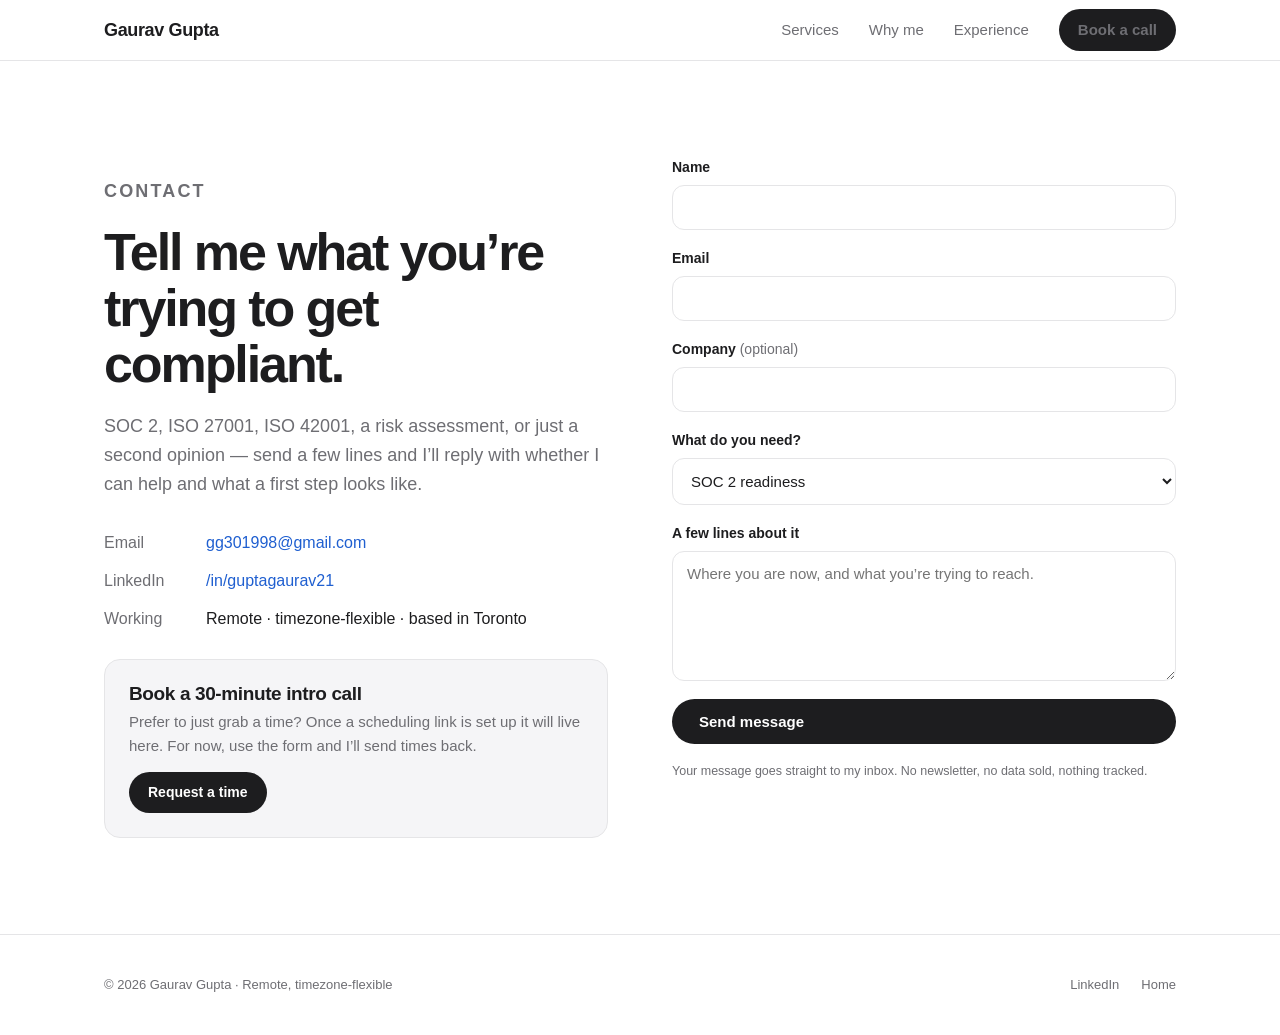
==== contact.html @ 269cb1d6 "Consulting portfolio site: initial version Static site (HTML/CSS/JS, no build step) for Netlify. - H" ====
<!doctype html>
<html lang="en">
<head>
  <meta charset="utf-8" />
  <meta name="viewport" content="width=device-width, initial-scale=1" />
  <title>Contact &amp; Book a Call — Gaurav Gupta</title>
  <meta name="description" content="Book a free 30-minute intro call or send a note about SOC 2, ISO 27001, ISO 42001, or a risk assessment engagement." />
  <link rel="canonical" href="https://REPLACE-WITH-YOUR-DOMAIN/contact.html" />
  <link rel="icon" href="assets/favicon.svg" type="image/svg+xml" />
  <link rel="stylesheet" href="assets/css/styles.css" />
</head>
<body>

  <!-- ===================== NAV ===================== -->
  <header class="nav">
    <div class="container nav__inner">
      <a class="nav__brand" href="/">Gaurav Gupta</a>
      <button class="nav__toggle" aria-label="Menu" aria-expanded="false"><span></span><span></span><span></span></button>
      <nav class="nav__links" id="menu">
        <a href="index.html#services">Services</a>
        <a href="index.html#why">Why me</a>
        <a href="index.html#experience">Experience</a>
        <a class="btn btn--primary btn--sm" href="#book">Book a call</a>
      </nav>
    </div>
  </header>

  <main>
    <section class="section">
      <div class="container contact-wrap">

        <!-- Left: intro + methods + booking -->
        <div class="contact-intro">
          <p class="eyebrow">Contact</p>
          <h1>Tell me what you&rsquo;re trying to get compliant.</h1>
          <p>
            SOC&nbsp;2, ISO&nbsp;27001, ISO&nbsp;42001, a risk assessment, or just a second opinion &mdash;
            send a few lines and I&rsquo;ll reply with whether I can help and what a first step looks like.
          </p>

          <div class="contact-methods">
            <div class="contact-method">
              <span class="k">Email</span>
              <!-- Email is inserted by JS to cut down on scraping/spam. -->
              <a id="email-link" href="#" rel="nofollow">click to reveal</a>
            </div>
            <div class="contact-method">
              <span class="k">LinkedIn</span>
              <a href="https://www.linkedin.com/in/guptagaurav21" target="_blank" rel="noopener">/in/guptagaurav21</a>
            </div>
            <div class="contact-method">
              <span class="k">Working</span>
              <span>Remote &middot; timezone-flexible &middot; based in Toronto</span>
            </div>
          </div>

          <!-- ===================== BOOK ===================== -->
          <div class="book-card" id="book">
            <h3>Book a 30-minute intro call</h3>
            <p>
              Prefer to just grab a time? Once a scheduling link is set up it will live here.
              For now, use the form and I&rsquo;ll send times back.
            </p>
            <!-- TO ENABLE BOOKING: paste your Calendly / Cal.com link below and swap
                 the href. Example: href="https://calendly.com/your-handle/30min" -->
            <a class="btn btn--primary btn--sm" style="margin-top:14px" href="#contact-form">Request a time</a>
          </div>
        </div>

        <!-- Right: Netlify form (spam-protected via honeypot) -->
        <div>
          <form
            class="contact-form"
            id="contact-form"
            name="contact"
            method="POST"
            data-netlify="true"
            netlify-honeypot="bot-field"
            action="/thanks.html"
          >
            <!-- Netlify needs this hidden input to match the form name -->
            <input type="hidden" name="form-name" value="contact" />
            <!-- Honeypot: real people never fill this; bots often do -->
            <p class="field field--hp">
              <label>Don&rsquo;t fill this out: <input name="bot-field" tabindex="-1" autocomplete="off" /></label>
            </p>

            <div class="field">
              <label for="name">Name</label>
              <input id="name" name="name" type="text" required autocomplete="name" />
            </div>
            <div class="field">
              <label for="email">Email</label>
              <input id="email" name="email" type="email" required autocomplete="email" />
            </div>
            <div class="field">
              <label for="company">Company <span style="color:var(--ink-soft);font-weight:400">(optional)</span></label>
              <input id="company" name="company" type="text" autocomplete="organization" />
            </div>
            <div class="field">
              <label for="need">What do you need?</label>
              <select id="need" name="need">
                <option>SOC 2 readiness</option>
                <option>ISO 27001 readiness</option>
                <option>ISO 42001 / AI governance</option>
                <option>Risk &amp; control assessment</option>
                <option>Third-party / AI vendor risk</option>
                <option>Policy &amp; standards writing</option>
                <option>Expert consultation call</option>
                <option>Something else</option>
              </select>
            </div>
            <div class="field">
              <label for="message">A few lines about it</label>
              <textarea id="message" name="message" required placeholder="Where you are now, and what you&rsquo;re trying to reach."></textarea>
            </div>

            <button class="btn btn--primary" type="submit">Send message</button>
            <p class="form-fine">
              Your message goes straight to my inbox. No newsletter, no data sold, nothing tracked.
            </p>
          </form>
        </div>
      </div>
    </section>
  </main>

  <footer class="footer">
    <div class="container footer__inner">
      <div class="footer__meta">&copy; <span id="year">2026</span> Gaurav Gupta &middot; Remote, timezone-flexible</div>
      <div class="footer__links">
        <a href="https://www.linkedin.com/in/guptagaurav21" target="_blank" rel="noopener">LinkedIn</a>
        <a href="index.html">Home</a>
      </div>
    </div>
  </footer>

  <script src="assets/js/main.js" defer></script>
</body>
</html>
---- assets/css/styles.css ----
/* =========================================================================
   Gaurav Gupta — Consulting Portfolio
   Theme: Monochrome Minimal (Apple-style)
   No external fonts or scripts — system font stack keeps it fast + private.
   ========================================================================= */

:root {
  /* Palette */
  --bg:        #ffffff;
  --bg-alt:    #f5f5f7;   /* Apple light gray */
  --ink:       #1d1d1f;   /* near-black text */
  --ink-soft:  #6e6e73;   /* secondary text */
  --line:      #e5e5e7;   /* hairline borders */
  --navy:      #0b2545;   /* dark accent / CTA band */
  --navy-2:    #16365f;   /* navy hover */
  --accent:    #1f5fd0;   /* restrained blue link accent */
  --accent-2:  #1a4fb0;

  /* Type scale */
  --font: -apple-system, BlinkMacSystemFont, "Segoe UI", Roboto, Helvetica,
          Arial, "Apple Color Emoji", "Segoe UI Emoji", sans-serif;

  /* Layout */
  --maxw: 1120px;
  --gap: 24px;
  --radius: 16px;
  --radius-lg: 22px;
}

/* ---------- Reset-ish ---------- */
* { box-sizing: border-box; }
html { scroll-behavior: smooth; -webkit-text-size-adjust: 100%; }
body {
  margin: 0;
  font-family: var(--font);
  color: var(--ink);
  background: var(--bg);
  line-height: 1.5;
  -webkit-font-smoothing: antialiased;
  text-rendering: optimizeLegibility;
}
img { max-width: 100%; display: block; }
a { color: inherit; text-decoration: none; }
h1, h2, h3, h4 { margin: 0; font-weight: 600; letter-spacing: -0.02em; line-height: 1.08; }
p { margin: 0; }
ul { margin: 0; padding: 0; list-style: none; }

/* ---------- Layout helpers ---------- */
.container { max-width: var(--maxw); margin: 0 auto; padding: 0 24px; }
.section { padding: 96px 0; }
.section--alt { background: var(--bg-alt); }
.eyebrow {
  font-size: 13px; font-weight: 600; letter-spacing: 0.12em;
  text-transform: uppercase; color: var(--ink-soft); margin-bottom: 18px;
}
.section-title { font-size: clamp(30px, 4vw, 44px); letter-spacing: -0.03em; }
.section-lead { margin-top: 16px; max-width: 620px; font-size: 19px; color: var(--ink-soft); }

/* ---------- Buttons ---------- */
.btn {
  display: inline-flex; align-items: center; gap: 8px;
  padding: 13px 26px; border-radius: 980px;
  font-size: 15px; font-weight: 600; cursor: pointer;
  border: 1px solid transparent; transition: all .2s ease; white-space: nowrap;
}
.btn--primary { background: var(--ink); color: #fff; }
.btn--primary:hover { background: #000; transform: translateY(-1px); }
.btn--ghost { background: transparent; color: var(--ink); border-color: var(--line); }
.btn--ghost:hover { border-color: var(--ink); }
.btn--light { background: #fff; color: var(--ink); }
.btn--light:hover { transform: translateY(-1px); }
.btn--sm { padding: 9px 18px; font-size: 14px; }

/* ---------- Nav ---------- */
.nav {
  position: sticky; top: 0; z-index: 50;
  background: rgba(255,255,255,.8);
  backdrop-filter: saturate(180%) blur(20px);
  -webkit-backdrop-filter: saturate(180%) blur(20px);
  border-bottom: 1px solid var(--line);
}
.nav__inner { display: flex; align-items: center; justify-content: space-between; height: 60px; }
.nav__brand { font-weight: 700; letter-spacing: -0.02em; font-size: 18px; }
.nav__links { display: flex; align-items: center; gap: 30px; }
.nav__links a { font-size: 15px; color: var(--ink-soft); transition: color .15s; }
.nav__links a:hover { color: var(--ink); }
.nav__toggle { display: none; background: none; border: 0; cursor: pointer; padding: 8px; }
.nav__toggle span { display: block; width: 22px; height: 2px; background: var(--ink); margin: 4px 0; transition: .2s; }

/* ---------- Hero ---------- */
.hero { padding: 120px 0 100px; text-align: center; }
.hero h1 {
  font-size: clamp(40px, 6.5vw, 76px);
  letter-spacing: -0.04em; line-height: 1.02;
  max-width: 15ch; margin: 0 auto;
}
.hero__sub {
  margin: 26px auto 0; max-width: 640px;
  font-size: clamp(18px, 2.2vw, 21px); color: var(--ink-soft); line-height: 1.5;
}
.hero__cta { margin-top: 36px; display: flex; gap: 14px; justify-content: center; flex-wrap: wrap; }
.hero__trust { margin-top: 40px; font-size: 14px; color: var(--ink-soft); letter-spacing: .01em; }
.hero__trust strong { color: var(--ink); font-weight: 600; }

/* ---------- Services grid ---------- */
.grid { display: grid; gap: var(--gap); }
.grid--services { grid-template-columns: repeat(2, 1fr); }
.card {
  background: var(--bg); border: 1px solid var(--line); border-radius: var(--radius);
  padding: 30px; transition: transform .2s ease, box-shadow .2s ease;
}
.section--alt .card { background: #fff; }
.card:hover { transform: translateY(-3px); box-shadow: 0 12px 30px rgba(0,0,0,.06); }
.card__num { font-size: 13px; font-weight: 600; color: var(--accent); letter-spacing: .06em; }
.card__title { font-size: 20px; margin: 12px 0 8px; }
.card__desc { font-size: 15px; color: var(--ink-soft); line-height: 1.55; }

/* ---------- Why me / differentiator ---------- */
.why { display: grid; grid-template-columns: 1.1fr 1fr; gap: 64px; align-items: start; }
.why__text p { font-size: 19px; color: var(--ink-soft); line-height: 1.6; margin-top: 18px; }
.why__text strong { color: var(--ink); font-weight: 600; }
.creds { display: flex; flex-direction: column; gap: 12px; }
.cred {
  display: flex; gap: 14px; align-items: flex-start;
  padding: 18px 20px; border: 1px solid var(--line); border-radius: 14px; background: #fff;
}
.cred__dot { flex: 0 0 auto; width: 10px; height: 10px; border-radius: 50%; background: var(--navy); margin-top: 7px; }
.cred__k { font-weight: 600; font-size: 16px; }
.cred__v { font-size: 14px; color: var(--ink-soft); margin-top: 2px; }
.cred--pending .cred__dot { background: var(--accent); }

/* ---------- Timeline ---------- */
.timeline { position: relative; margin-top: 48px; }
.tl-item {
  display: grid; grid-template-columns: 160px 1fr; gap: 32px;
  padding: 28px 0; border-top: 1px solid var(--line);
}
.tl-item:last-child { border-bottom: 1px solid var(--line); }
.tl-when { font-size: 15px; color: var(--ink-soft); font-weight: 500; }
.tl-role { font-size: 21px; font-weight: 600; letter-spacing: -0.02em; }
.tl-org { color: var(--accent); }
.tl-points { margin-top: 12px; display: flex; flex-direction: column; gap: 7px; }
.tl-points li { font-size: 15px; color: var(--ink-soft); line-height: 1.5; padding-left: 18px; position: relative; }
.tl-points li::before { content: ""; position: absolute; left: 0; top: 9px; width: 5px; height: 5px; border-radius: 50%; background: #c7c7cc; }

/* ---------- Featured artifact ---------- */
.artifact {
  display: grid; grid-template-columns: 1fr auto; gap: 40px; align-items: center;
  padding: 44px; border-radius: var(--radius-lg); background: var(--bg-alt);
  border: 1px solid var(--line);
}
.artifact__tag { font-size: 12px; font-weight: 600; letter-spacing: .1em; text-transform: uppercase; color: var(--ink-soft); }
.artifact h3 { font-size: 28px; margin: 10px 0 10px; letter-spacing: -0.03em; }
.artifact p { font-size: 16px; color: var(--ink-soft); max-width: 46ch; }
.placeholder-note {
  display: inline-block; margin-top: 14px; font-size: 12.5px; color: var(--ink-soft);
  background: #fff; border: 1px dashed #c7c7cc; border-radius: 8px; padding: 5px 10px;
}

/* ---------- Skills marquee/grid ---------- */
.skills { display: flex; flex-wrap: wrap; gap: 10px; margin-top: 36px; }
.chip {
  font-size: 13.5px; color: var(--ink); background: var(--bg-alt);
  border: 1px solid var(--line); border-radius: 980px; padding: 8px 15px;
}

/* ---------- CTA band ---------- */
.cta-band { background: var(--navy); color: #fff; text-align: center; }
.cta-band h2 { font-size: clamp(30px, 4.5vw, 46px); letter-spacing: -0.03em; }
.cta-band p { margin: 16px auto 0; max-width: 520px; color: #b9c6d8; font-size: 18px; }
.cta-band .btn--light { margin-top: 30px; }
.cta-band__fine { margin-top: 18px; font-size: 13px; color: #8ba0bd; }

/* ---------- Footer ---------- */
.footer { padding: 40px 0; border-top: 1px solid var(--line); }
.footer__inner { display: flex; justify-content: space-between; align-items: center; gap: 20px; flex-wrap: wrap; }
.footer__meta { font-size: 13px; color: var(--ink-soft); }
.footer__links { display: flex; gap: 22px; }
.footer__links a { font-size: 13px; color: var(--ink-soft); }
.footer__links a:hover { color: var(--ink); }

/* ---------- Contact page ---------- */
.contact-wrap { display: grid; grid-template-columns: 1fr 1fr; gap: 64px; align-items: start; }
.contact-intro h1 { font-size: clamp(34px, 5vw, 52px); letter-spacing: -0.04em; }
.contact-intro p { margin-top: 20px; font-size: 18px; color: var(--ink-soft); line-height: 1.6; }
.contact-methods { margin-top: 32px; display: flex; flex-direction: column; gap: 14px; }
.contact-method { display: flex; gap: 12px; align-items: center; font-size: 16px; }
.contact-method .k { color: var(--ink-soft); min-width: 90px; }
.contact-method a { color: var(--accent); font-weight: 500; }

.book-card {
  margin-top: 28px; padding: 24px; border: 1px solid var(--line);
  border-radius: var(--radius); background: var(--bg-alt);
}
.book-card h3 { font-size: 19px; }
.book-card p { font-size: 15px; color: var(--ink-soft); margin-top: 6px; }

form.contact-form { display: flex; flex-direction: column; gap: 18px; }
.field { display: flex; flex-direction: column; gap: 7px; }
.field label { font-size: 14px; font-weight: 600; }
.field input, .field select, .field textarea {
  font-family: inherit; font-size: 15px; color: var(--ink);
  padding: 13px 14px; border: 1px solid var(--line); border-radius: 12px;
  background: #fff; transition: border-color .15s, box-shadow .15s;
}
.field input:focus, .field select:focus, .field textarea:focus {
  outline: none; border-color: var(--accent); box-shadow: 0 0 0 3px rgba(31,95,208,.12);
}
.field textarea { resize: vertical; min-height: 130px; }
.field--hp { position: absolute; left: -9999px; }
.form-fine { font-size: 12.5px; color: var(--ink-soft); }

/* thanks page */
.thanks { text-align: center; padding: 140px 0; }
.thanks h1 { font-size: clamp(34px, 5vw, 52px); letter-spacing: -0.03em; }
.thanks p { margin: 18px auto 0; max-width: 480px; font-size: 18px; color: var(--ink-soft); }

/* ---------- Responsive ---------- */
@media (max-width: 900px) {
  .grid--services { grid-template-columns: repeat(2, 1fr); }
  .why { grid-template-columns: 1fr; gap: 40px; }
  .contact-wrap { grid-template-columns: 1fr; gap: 40px; }
  .artifact { grid-template-columns: 1fr; gap: 24px; }
}
@media (max-width: 640px) {
  .section { padding: 68px 0; }
  .hero { padding: 80px 0 64px; }
  .grid--services { grid-template-columns: 1fr; }
  .nav__links { display: none; }
  .nav__links.open {
    display: flex; position: absolute; top: 60px; left: 0; right: 0;
    flex-direction: column; align-items: flex-start; gap: 4px;
    background: #fff; border-bottom: 1px solid var(--line); padding: 12px 24px 20px;
  }
  .nav__links.open a { padding: 8px 0; width: 100%; }
  .nav__toggle { display: block; }
  .tl-item { grid-template-columns: 1fr; gap: 8px; }
  .footer__inner { flex-direction: column; align-items: flex-start; }
}

/* reduced motion */
@media (prefers-reduced-motion: reduce) {
  * { scroll-behavior: auto !important; transition: none !important; }
}
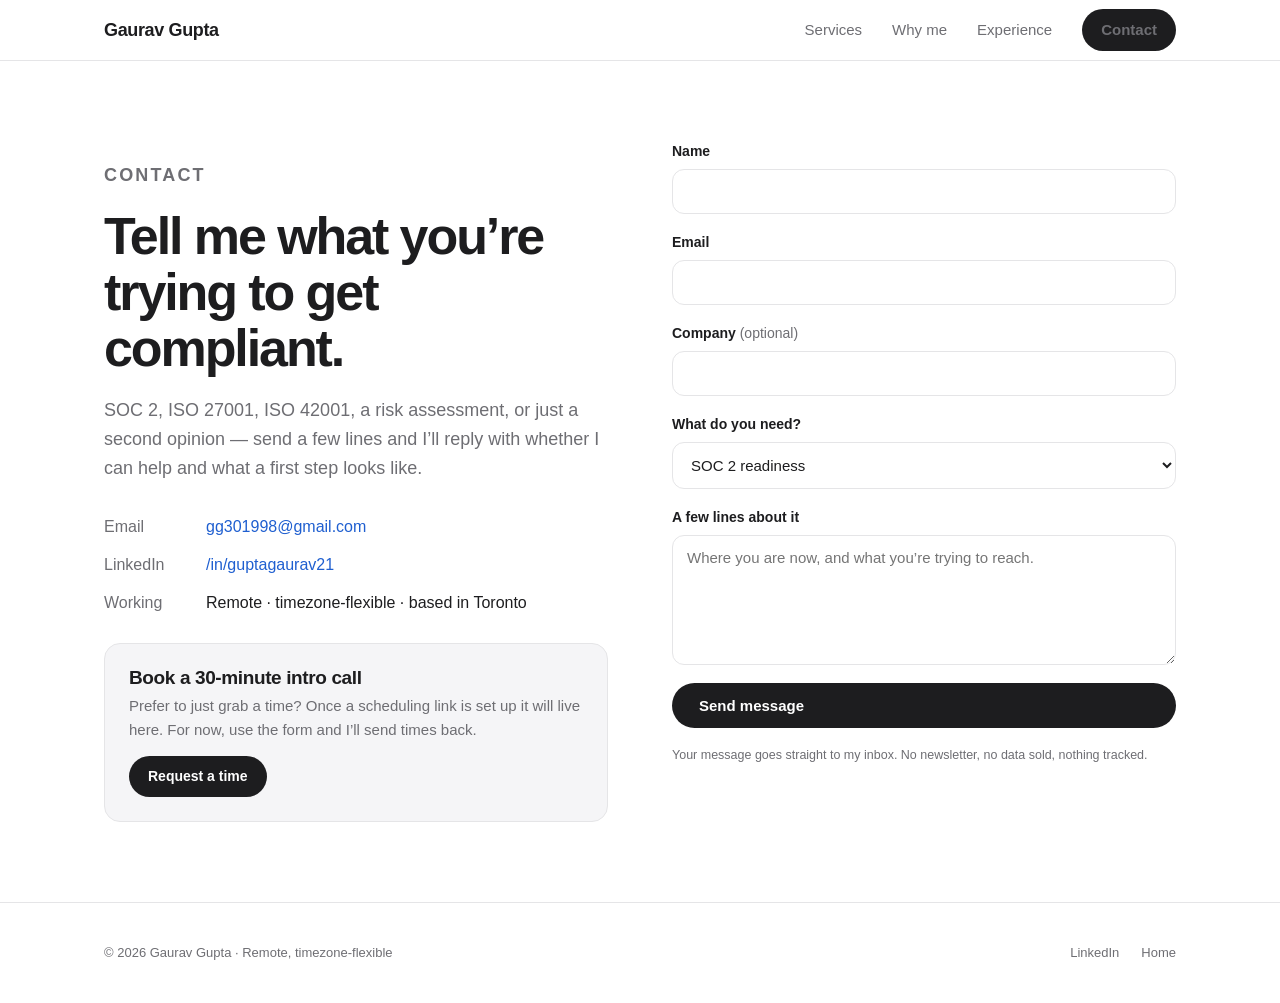
==== commit a75984a9: "Simplify content: plain hero, expanded experience, remove resource/skills sections - Hero: plain 'Cy" ====
--- a/contact.html
+++ b/contact.html
@@ -20,7 +20,7 @@
         <a href="index.html#services">Services</a>
         <a href="index.html#why">Why me</a>
         <a href="index.html#experience">Experience</a>
-        <a class="btn btn--primary btn--sm" href="#book">Book a call</a>
+        <a class="btn btn--primary btn--sm" href="#contact-form">Contact</a>
       </nav>
     </div>
   </header>
--- a/assets/css/styles.css
+++ b/assets/css/styles.css
@@ -47,7 +47,7 @@
 
 /* ---------- Layout helpers ---------- */
 .container { max-width: var(--maxw); margin: 0 auto; padding: 0 24px; }
-.section { padding: 96px 0; }
+.section { padding: 80px 0; }
 .section--alt { background: var(--bg-alt); }
 .eyebrow {
   font-size: 13px; font-weight: 600; letter-spacing: 0.12em;
@@ -88,9 +88,9 @@
 .nav__toggle span { display: block; width: 22px; height: 2px; background: var(--ink); margin: 4px 0; transition: .2s; }
 
 /* ---------- Hero ---------- */
-.hero { padding: 120px 0 100px; text-align: center; }
+.hero { padding: 96px 0 84px; text-align: center; }
 .hero h1 {
-  font-size: clamp(40px, 6.5vw, 76px);
+  font-size: clamp(38px, 5.5vw, 64px);
   letter-spacing: -0.04em; line-height: 1.02;
   max-width: 15ch; margin: 0 auto;
 }
@@ -107,7 +107,7 @@
 .grid--services { grid-template-columns: repeat(2, 1fr); }
 .card {
   background: var(--bg); border: 1px solid var(--line); border-radius: var(--radius);
-  padding: 30px; transition: transform .2s ease, box-shadow .2s ease;
+  padding: 24px; transition: transform .2s ease, box-shadow .2s ease;
 }
 .section--alt .card { background: #fff; }
 .card:hover { transform: translateY(-3px); box-shadow: 0 12px 30px rgba(0,0,0,.06); }
@@ -165,10 +165,10 @@
 }
 
 /* ---------- CTA band ---------- */
-.cta-band { background: var(--navy); color: #fff; text-align: center; }
-.cta-band h2 { font-size: clamp(30px, 4.5vw, 46px); letter-spacing: -0.03em; }
-.cta-band p { margin: 16px auto 0; max-width: 520px; color: #b9c6d8; font-size: 18px; }
-.cta-band .btn--light { margin-top: 30px; }
+.cta-band { background: var(--navy); color: #fff; text-align: center; padding: 56px 0; }
+.cta-band h2 { font-size: clamp(24px, 3vw, 32px); letter-spacing: -0.02em; }
+.cta-band p { margin: 12px auto 0; max-width: 520px; color: #b9c6d8; font-size: 16px; }
+.cta-band .btn--light { margin-top: 22px; }
 .cta-band__fine { margin-top: 18px; font-size: 13px; color: #8ba0bd; }
 
 /* ---------- Footer ---------- */
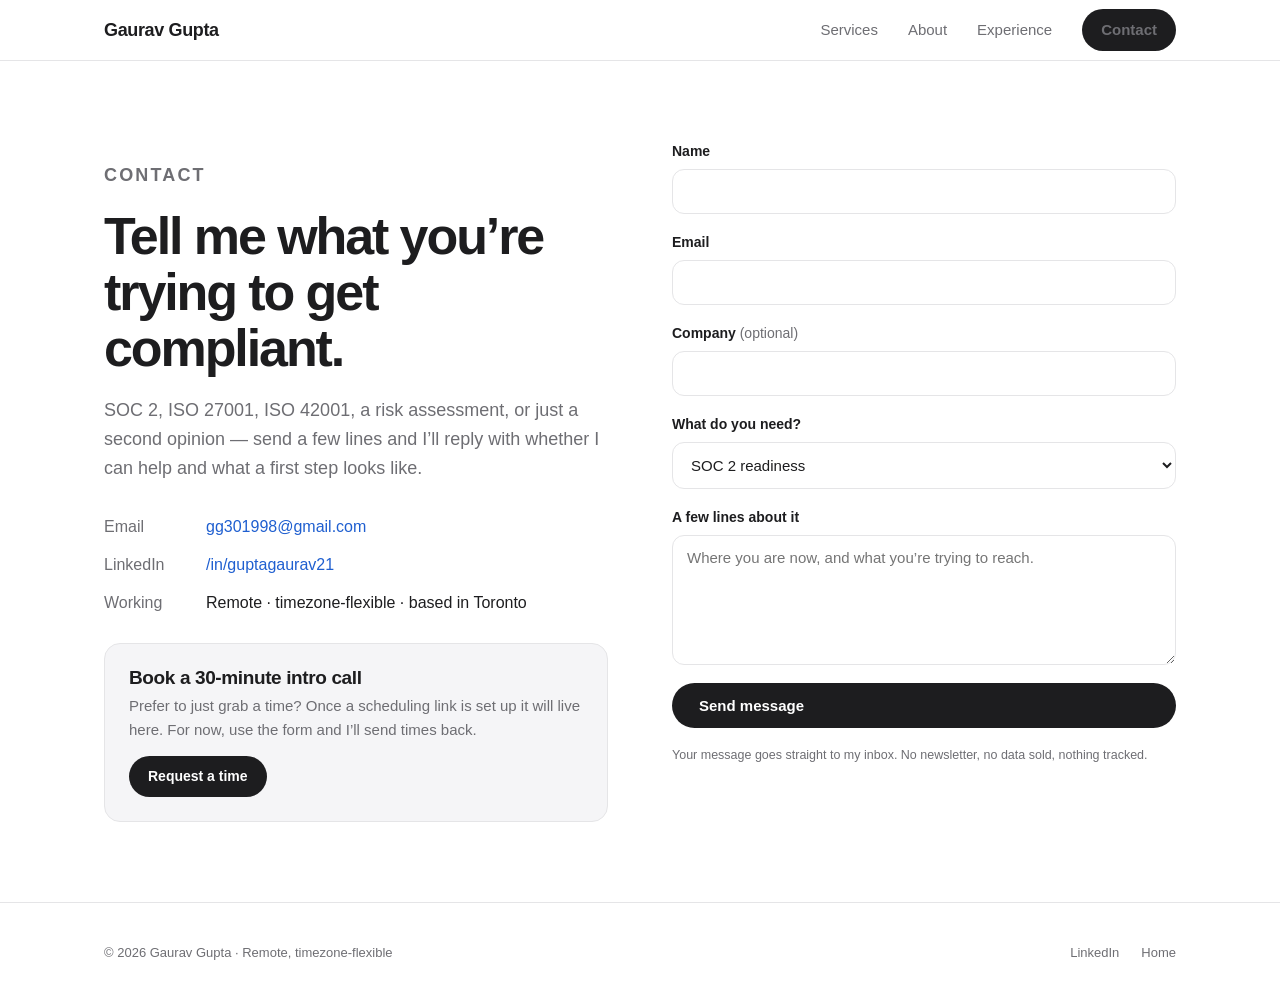
==== commit 8ae0fdaf: "Replace why-me with plain About section; reduce Big 5 repetition; add technical assessment bullet - " ====
--- a/contact.html
+++ b/contact.html
@@ -5,7 +5,7 @@
   <meta name="viewport" content="width=device-width, initial-scale=1" />
   <title>Contact &amp; Book a Call — Gaurav Gupta</title>
   <meta name="description" content="Book a free 30-minute intro call or send a note about SOC 2, ISO 27001, ISO 42001, or a risk assessment engagement." />
-  <link rel="canonical" href="https://REPLACE-WITH-YOUR-DOMAIN/contact.html" />
+  <link rel="canonical" href="https://ggupta.netlify.app/contact.html" />
   <link rel="icon" href="assets/favicon.svg" type="image/svg+xml" />
   <link rel="stylesheet" href="assets/css/styles.css" />
 </head>
@@ -18,7 +18,7 @@
       <button class="nav__toggle" aria-label="Menu" aria-expanded="false"><span></span><span></span><span></span></button>
       <nav class="nav__links" id="menu">
         <a href="index.html#services">Services</a>
-        <a href="index.html#why">Why me</a>
+        <a href="index.html#why">About</a>
         <a href="index.html#experience">Experience</a>
         <a class="btn btn--primary btn--sm" href="#contact-form">Contact</a>
       </nav>
